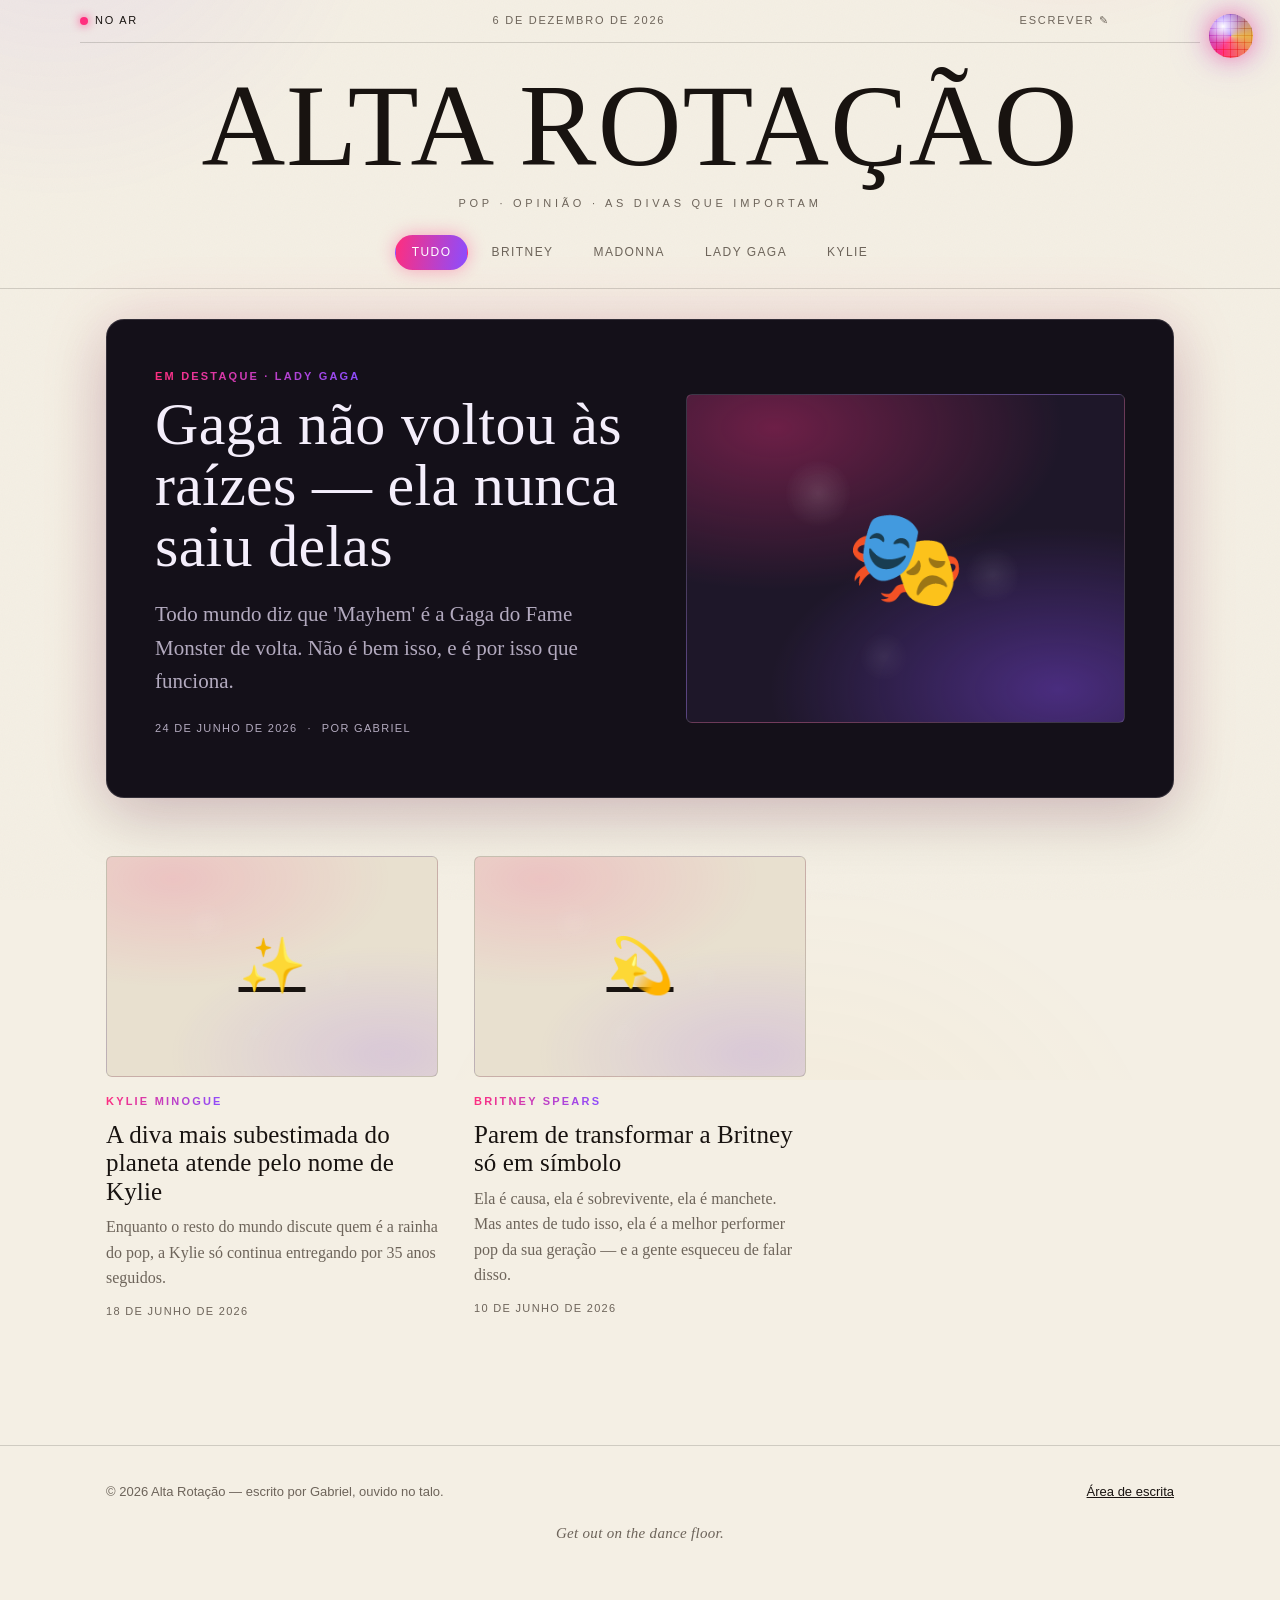
==== index.html @ e3935f21 "Alta Rotação — blog de opinião sobre pop Site estático: capa editorial, painel de escrita (admin.htm" ====
<!doctype html>
<html lang="pt-BR">
<head>
  <meta charset="utf-8">
  <meta name="viewport" content="width=device-width, initial-scale=1">
  <title>Alta Rotação — pop, opinião e as divas que importam</title>
  <meta name="description" content="Opinião sobre música pop: Britney, Madonna, Lady Gaga, Kylie e todo mundo que faz o refrão grudar.">
  <link rel="stylesheet" href="styles.css">
</head>
<body>

  <div class="discoball-wrap" title="psiu…"><div class="discoball"></div><small>clique 3x</small></div>

  <header class="masthead">
    <div class="wrap masthead-top">
      <span class="no-ar"><span class="bolinha"></span> No ar</span>
      <span id="dataHoje"></span>
      <a href="admin.html">Escrever ✎</a>
    </div>
    <div class="wrap">
      <a href="index.html" class="logo">
        <h1>Alta Rotação</h1>
        <div class="tagline">Pop · Opinião · As divas que importam</div>
      </a>
      <nav class="divas-nav" id="menuDivas">
        <a href="index.html" class="ativo">Tudo</a>
        <a href="?diva=Britney%20Spears">Britney</a>
        <a href="?diva=Madonna">Madonna</a>
        <a href="?diva=Lady%20Gaga">Lady Gaga</a>
        <a href="?diva=Kylie%20Minogue">Kylie</a>
      </nav>
    </div>
  </header>

  <main class="wrap" id="conteudo"><!-- preenchido pelo JS --></main>

  <footer class="rodape">
    <div class="wrap">
      <span>© <span id="ano"></span> Alta Rotação — escrito por Gabriel, ouvido no talo.</span>
      <span><a href="admin.html">Área de escrita</a></span>
      <span class="assinatura-pista">Get out on the dance floor.</span>
    </div>
  </footer>

  <script src="posts.js"></script>
  <script src="app.js"></script>
  <script src="fx.js"></script>
  <script>
    document.getElementById("ano").textContent = new Date().getFullYear();
    document.getElementById("dataHoje").textContent = dataBonita(
      new Date().toISOString().slice(0, 10)
    );

    // filtro opcional por diva (?diva=...)
    const filtroDiva = new URLSearchParams(location.search).get("diva");

    // marca o item de menu ativo
    document.querySelectorAll("#menuDivas a").forEach(a => {
      const href = a.getAttribute("href");
      const ativo = filtroDiva
        ? href.includes(encodeURIComponent(filtroDiva))
        : href === "index.html";
      a.classList.toggle("ativo", ativo);
    });

    let posts = porData(carregarPosts());
    if (filtroDiva) posts = posts.filter(p => p.diva === filtroDiva);

    const alvo = document.getElementById("conteudo");

    if (!posts.length) {
      alvo.innerHTML = `<div class="vazio">
        <p>Nenhum post ainda${filtroDiva ? " sobre " + escapar(filtroDiva) : ""}.</p>
        <p><a href="admin.html">Escreva o primeiro →</a></p>
      </div>`;
    } else {
      const [destaque, ...resto] = posts;

      const cartao = (p) => `
        <article class="card">
          <a href="post.html?p=${encodeURIComponent(p.id)}">
            <div class="capa">${p.capa || "♪"}</div>
          </a>
          <p class="chamada">${escapar(p.diva || "Pop")}</p>
          <h3><a href="post.html?p=${encodeURIComponent(p.id)}">${escapar(p.titulo)}</a></h3>
          <p class="dek">${escapar(p.dek || "")}</p>
          <p class="meta"><span>${dataBonita(p.data)}</span></p>
        </article>`;

      alvo.innerHTML = `
        <section class="lead">
          <div>
            <p class="chamada">Em destaque · ${escapar(destaque.diva || "Pop")}</p>
            <h2><a href="post.html?p=${encodeURIComponent(destaque.id)}">${escapar(destaque.titulo)}</a></h2>
            <p class="dek">${escapar(destaque.dek || "")}</p>
            <p class="meta" style="margin-top:16px"><span>${dataBonita(destaque.data)}</span> · <span>por ${escapar(destaque.autor || "Gabriel")}</span></p>
          </div>
          <a href="post.html?p=${encodeURIComponent(destaque.id)}" class="capa" style="text-decoration:none">${destaque.capa || "♪"}</a>
        </section>
        ${resto.length ? `<section class="grade">${resto.map(cartao).join("")}</section>` : ""}
      `;
    }
  </script>
</body>
</html>
---- styles.css ----
/* ==========================================================================
   ALTA ROTAÇÃO — folha de estilo
   Estética: a pista depois da meia-noite. Convergência de The Fame Monster,
   Confessions (on a Dance Floor + Tour), Blackout, Mayhem, Ray of Light e
   Aphrodite — preto de clube, neon magenta→violeta, dourado de deusa e o
   globo espelhado girando. Editorial de moda, não template.

   Pra mudar as cores, mexa só nas variáveis aqui de cima.
   ========================================================================== */

:root {
  /* TEMA CLARO (padrão) — papel editorial com o rosa como acento.
     O "Modo Pista" (easter egg) troca estas variáveis e escurece tudo. */
  --void:    #f4efe4;   /* papel quente */
  --void-2:  #ece5d6;   /* painéis */
  --void-3:  #e8e0cf;   /* cartões / base das capas */
  --ink:     #181310;   /* quase-preto quente (texto) */
  --ink-soft:#6d645a;   /* cinza quente */
  --line:    rgba(24,19,16,.16);

  --spot-op:  .5;       /* intensidade dos focos de luz ao fundo */
  --grain-op: .03;      /* grão fotográfico */
  --capa-1: rgba(255,46,126,.16);  /* blush rosa das capas */
  --capa-2: rgba(139,77,255,.16);  /* blush violeta das capas */
  --capa-glow: .45;     /* brilho de globo nas capas */
  --link: var(--magenta);          /* cor dos links no corpo */

  --magenta: #ff2e7e;   /* Confessions on a Dance Floor */
  --violet:  #8b4dff;   /* Confessions Tour / Mayhem */
  --gold:    #e7b24a;   /* Aphrodite / Ray of Light */
  --ray:     #ff7a3d;   /* laranja borrado do Ray of Light */

  --neon: linear-gradient(100deg, var(--magenta), var(--violet));
  --neon-3: linear-gradient(100deg, var(--gold), var(--magenta), var(--violet));

  --display: "Didot", "Bodoni 72", "Playfair Display", Georgia, serif;
  --serif:   Georgia, "Times New Roman", serif;
  --sans:    "Helvetica Neue", Arial, system-ui, sans-serif;

  --max: 1120px;
}

* { box-sizing: border-box; }
html { scroll-behavior: smooth; }

body {
  margin: 0;
  color: var(--ink);
  background: var(--void);
  font-family: var(--serif);
  line-height: 1.6;
  -webkit-font-smoothing: antialiased;
  overflow-x: hidden;
}

/* Luzes da pista: focos fixos de cor atrás de tudo (o "spot" do globo).
   No modo pista (easter egg) elas ganham vida. */
body::before {
  content: "";
  position: fixed;
  inset: -20vh -10vw;
  z-index: -2;
  background:
    radial-gradient(38vw 38vw at 78% -6%, rgba(255,46,126,.20), transparent 60%),
    radial-gradient(42vw 42vw at 12% 4%,  rgba(139,77,255,.18), transparent 62%),
    radial-gradient(50vw 40vw at 60% 108%, rgba(231,178,74,.10), transparent 60%);
  opacity: var(--spot-op);
  transition: opacity .6s ease;
}
/* Grão fotográfico sutil — dá textura de impressão editorial */
body::after {
  content: "";
  position: fixed;
  inset: 0;
  z-index: -1;
  pointer-events: none;
  opacity: var(--grain-op);
  background-image: url("data:image/svg+xml,%3Csvg xmlns='http://www.w3.org/2000/svg' width='120' height='120'%3E%3Cfilter id='n'%3E%3CfeTurbulence type='fractalNoise' baseFrequency='0.85' numOctaves='2'/%3E%3C/filter%3E%3Crect width='100%25' height='100%25' filter='url(%23n)'/%3E%3C/svg%3E");
}

a { color: inherit; }
img { max-width: 100%; display: block; }
.wrap { max-width: var(--max); margin: 0 auto; padding: 0 26px; }

/* ---------- Globo espelhado (canto, decorativo + easter egg) ------------ */

.discoball-wrap {
  position: fixed;
  top: 14px; right: 20px;
  z-index: 40;
  text-align: center;
  cursor: pointer;
  user-select: none;
}
.discoball {
  width: 44px; height: 44px; margin: 0 auto;
  border-radius: 50%;
  position: relative;
  background:
    radial-gradient(circle at 32% 28%, #fff, rgba(255,255,255,.1) 42%, transparent 60%),
    conic-gradient(from 210deg, var(--magenta), var(--violet), var(--gold), var(--magenta));
  box-shadow: 0 0 22px rgba(255,46,126,.5), 0 0 40px rgba(139,77,255,.35);
  animation: girar 14s linear infinite;
}
.discoball::after {                 /* facetas de espelho */
  content: "";
  position: absolute; inset: 0; border-radius: 50%;
  background-image:
    linear-gradient(rgba(0,0,0,.35) 1px, transparent 1px),
    linear-gradient(90deg, rgba(0,0,0,.35) 1px, transparent 1px);
  background-size: 7px 7px;
  mix-blend-mode: overlay;
}
.discoball-wrap small {
  display: block; margin-top: 5px;
  font-family: var(--sans); font-size: 8px; letter-spacing: .22em;
  text-transform: uppercase; color: var(--ink-soft);
  opacity: 0; transition: opacity .3s;
}
.discoball-wrap:hover small { opacity: 1; }
@keyframes girar { to { transform: rotate(360deg); } }

@media (max-width: 620px) { .discoball-wrap { top: 10px; right: 12px; } .discoball { width: 34px; height: 34px; } }

/* ---------- Cabeçalho / masthead ---------------------------------------- */

.masthead { border-bottom: 1px solid var(--line); }
.masthead-top {
  display: flex; align-items: center; justify-content: space-between;
  gap: 16px; padding: 12px 0; padding-right: 90px;
  font-family: var(--sans); font-size: 11px; letter-spacing: .16em;
  text-transform: uppercase; color: var(--ink-soft);
  border-bottom: 1px solid var(--line);
}
.masthead-top a { text-decoration: none; }
.masthead-top a:hover { color: var(--magenta); }

/* indicador "NO AR" piscando — piscadela pro nome (rádio) */
.no-ar { display: inline-flex; align-items: center; gap: 7px; color: var(--ink); }
.no-ar .bolinha {
  width: 8px; height: 8px; border-radius: 50%; background: var(--magenta);
  box-shadow: 0 0 10px var(--magenta); animation: pulsar 1.6s ease-in-out infinite;
}
@keyframes pulsar { 0%,100% { opacity: 1; } 50% { opacity: .25; } }

.logo { text-align: center; padding: 30px 0 14px; text-decoration: none; display: block; }
.logo h1 {
  margin: 0;
  font-family: var(--display);
  font-size: clamp(44px, 11vw, 116px);
  font-weight: 500;
  letter-spacing: .01em;
  line-height: .92;
  text-transform: uppercase;
  color: var(--ink);
  -webkit-text-fill-color: var(--ink);
}
.logo:hover h1 {
  background: var(--neon-3);
  -webkit-background-clip: text; background-clip: text;
  -webkit-text-fill-color: transparent;
}
.logo .tagline {
  font-family: var(--sans); font-size: 11px; letter-spacing: .34em;
  text-transform: uppercase; color: var(--ink-soft);
  margin-top: 16px; min-height: 14px;
  transition: opacity .4s;
}

/* menu de divas */
.divas-nav {
  display: flex; gap: 6px; justify-content: center; flex-wrap: wrap;
  padding: 8px 0 18px;
  font-family: var(--sans); font-size: 12px; letter-spacing: .12em; text-transform: uppercase;
}
.divas-nav a {
  text-decoration: none; padding: 7px 16px; border-radius: 999px;
  color: var(--ink-soft); border: 1px solid transparent; transition: all .18s;
}
.divas-nav a:hover { color: var(--ink); border-color: var(--line); }
.divas-nav a.ativo {
  color: #fff; border-color: transparent;
  background: var(--neon); box-shadow: 0 0 18px rgba(255,46,126,.4);
}

/* ---------- Rótulos editoriais ------------------------------------------ */

.chamada {
  font-family: var(--sans); font-size: 11px; letter-spacing: .2em;
  text-transform: uppercase; font-weight: 700; margin: 0 0 8px;
  background: var(--neon); -webkit-background-clip: text; background-clip: text;
  -webkit-text-fill-color: transparent; width: fit-content;
}
.meta {
  font-family: var(--sans); font-size: 11px; letter-spacing: .12em;
  text-transform: uppercase; color: var(--ink-soft);
  display: flex; gap: 10px; align-items: center; flex-wrap: wrap;
}

/* ---------- Capas (globo/gradiente no lugar de imagem) ------------------ */

.capa {
  position: relative; overflow: hidden;
  display: flex; align-items: center; justify-content: center;
  border-radius: 6px; border: 1px solid var(--line);
  background:
    radial-gradient(120% 90% at 20% 10%, var(--capa-1), transparent 55%),
    radial-gradient(120% 90% at 85% 90%, var(--capa-2), transparent 55%),
    var(--void-3);
  font-size: 64px; text-decoration: none;
  transition: transform .4s ease;
}
.capa::before {                    /* brilho de globo espelhado */
  content: ""; position: absolute; inset: 0;
  background-image:
    radial-gradient(circle at 30% 30%, rgba(255,255,255,.16), transparent 9%),
    radial-gradient(circle at 70% 55%, rgba(255,255,255,.10), transparent 8%),
    radial-gradient(circle at 45% 80%, rgba(255,255,255,.08), transparent 7%);
  opacity: var(--capa-glow);
}
.capa::after {                     /* espelho rachado (Mayhem) — só no hover */
  content: ""; position: absolute; inset: 0; opacity: 0; transition: opacity .4s;
  background:
    linear-gradient(35deg, transparent 48%, rgba(255,255,255,.5) 49%, transparent 50%),
    linear-gradient(-20deg, transparent 62%, rgba(255,255,255,.35) 63%, transparent 64%),
    linear-gradient(75deg, transparent 30%, rgba(255,255,255,.3) 31%, transparent 32%);
}
.capa:hover::after { opacity: 1; }
.card a:hover .capa, .lead .capa:hover { transform: scale(1.015); }

/* ---------- Home: destaque + grade ------------------------------------- */

/* Matéria de destaque = bloco escuro de clube flutuando no papel.
   É sempre escuro, de propósito — é o aceno à pista sem afogar a leitura. */
.lead {
  display: grid; grid-template-columns: 1.05fr .95fr; gap: 46px;
  align-items: center; margin: 30px 0 8px; padding: clamp(28px, 4vw, 48px);
  background: #141019; border: 1px solid rgba(244,238,251,.14);
  border-radius: 18px; box-shadow: 0 20px 60px rgba(11,9,16,.16), 0 0 70px rgba(255,46,126,.12);
}
.lead .capa {
  aspect-ratio: 4/3; font-size: 96px;
  --capa-1: rgba(255,46,126,.35); --capa-2: rgba(139,77,255,.40); --capa-glow: .8;
  background:
    radial-gradient(120% 90% at 20% 10%, var(--capa-1), transparent 55%),
    radial-gradient(120% 90% at 85% 90%, var(--capa-2), transparent 55%),
    #1e1729;
  border-color: rgba(244,238,251,.14);
}
.lead h2 {
  font-family: var(--display); font-weight: 500;
  font-size: clamp(32px, 5.4vw, 60px); line-height: 1.02;
  margin: 8px 0 16px; letter-spacing: .005em;
}
.lead h2 a { text-decoration: none; color: #f4eefb; }
.lead h2 a:hover { color: var(--magenta); }
.lead .dek { font-size: 21px; color: #b3aabf; font-family: var(--serif); }
.lead .meta { color: #b3aabf; }

.grade { display: grid; grid-template-columns: repeat(3, 1fr); gap: 46px 36px; padding: 50px 0 70px; }
.card .capa { aspect-ratio: 3/2; font-size: 54px; margin-bottom: 16px; }
.card h3 {
  font-family: var(--display); font-weight: 500;
  font-size: 25px; line-height: 1.14; margin: 10px 0 8px; letter-spacing: .005em;
}
.card h3 a { text-decoration: none; }
.card h3 a:hover { color: var(--magenta); }
.card .dek { color: var(--ink-soft); font-size: 16px; margin: 0 0 12px; }

/* ---------- Página do post --------------------------------------------- */

.artigo { max-width: 730px; margin: 0 auto; padding: 46px 0 70px; }
.artigo .voltar {
  font-family: var(--sans); font-size: 12px; letter-spacing: .12em;
  text-transform: uppercase; text-decoration: none; color: var(--ink-soft);
}
.artigo .voltar:hover { color: var(--magenta); }
.artigo h1 {
  font-family: var(--display); font-weight: 500;
  font-size: clamp(34px, 6.4vw, 62px); line-height: 1.03;
  letter-spacing: .005em; margin: 20px 0 18px;
}
.artigo .dek {
  font-size: 23px; color: var(--ink-soft); font-family: var(--serif);
  border-left: 2px solid var(--magenta); padding-left: 18px; margin: 0 0 26px;
}
.artigo .assinatura {
  font-family: var(--sans); font-size: 13px; letter-spacing: .04em; color: var(--ink-soft);
  border-top: 1px solid var(--line); border-bottom: 1px solid var(--line);
  padding: 13px 0; margin: 0 0 40px; display: flex; gap: 16px; flex-wrap: wrap;
}
.corpo { font-size: 20px; }
.corpo p { margin: 0 0 26px; }
.corpo h2 { font-family: var(--display); font-weight: 500; font-size: 32px; margin: 44px 0 14px; }
.corpo h3 { font-family: var(--display); font-weight: 500; font-size: 25px; margin: 34px 0 10px; }
.corpo blockquote {
  margin: 36px 0; padding: 8px 0 8px 24px; border-left: 3px solid;
  border-image: var(--neon) 1;
  font-family: var(--display); font-size: 29px; line-height: 1.28; font-style: italic;
  color: var(--ink);
}
.corpo a { color: var(--link); text-underline-offset: 3px; }

/* ---------- Rodapé ------------------------------------------------------ */

.rodape {
  border-top: 1px solid var(--line); margin-top: 44px; padding: 36px 0 70px;
  font-family: var(--sans); font-size: 13px; color: var(--ink-soft);
}
.rodape .wrap { display: flex; justify-content: space-between; flex-wrap: wrap; gap: 18px; }
.rodape a { color: var(--ink); }
.rodape .assinatura-pista {
  width: 100%; text-align: center; font-family: var(--display); font-style: italic;
  font-size: 15px; color: var(--ink-soft); letter-spacing: .02em;
}

.vazio { text-align: center; padding: 90px 20px; color: var(--ink-soft); font-family: var(--sans); }
.vazio a { color: var(--magenta); }

/* ---------- Modo Pista (easter egg) ------------------------------------- */

/* MODO PISTA (easter egg): apaga as luzes e o site inteiro vira clube. */
body.modo-pista {
  --void: #0b0910; --void-2: #16111f; --void-3: #1e1729;
  --ink: #f4eefb; --ink-soft: #a99fb8; --line: rgba(244,238,251,.14);
  --spot-op: 1; --grain-op: .05;
  --capa-1: rgba(255,46,126,.35); --capa-2: rgba(139,77,255,.40); --capa-glow: .8;
  --link: var(--gold);
}
body.modo-pista::before { opacity: 1; animation: respirarLuz 5s ease-in-out infinite; }
body.modo-pista .discoball { animation-duration: 2.2s; }
body.modo-pista .logo h1 {
  background: var(--neon-3); background-size: 300% 100%;
  -webkit-background-clip: text; background-clip: text; -webkit-text-fill-color: transparent;
  animation: deslizarNeon 4s linear infinite;
}
@keyframes respirarLuz { 0%,100% { filter: saturate(1) brightness(1); } 50% { filter: saturate(1.5) brightness(1.25); } }
@keyframes deslizarNeon { to { background-position: 300% 0; } }

/* coraçãozinho "Padam" que sobe na tela (easter egg) */
.padam {
  position: fixed; bottom: 40px; font-size: 26px; z-index: 60; pointer-events: none;
  animation: subir 2.6s ease-out forwards;
}
@keyframes subir {
  0%   { transform: translateY(0) scale(.6); opacity: 0; }
  15%  { opacity: 1; }
  100% { transform: translateY(-70vh) scale(1.2); opacity: 0; }
}

/* ---------- Responsivo -------------------------------------------------- */

@media (max-width: 860px) {
  .lead { grid-template-columns: 1fr; gap: 26px; padding: 36px 0; }
  .lead .capa { order: -1; }
  .grade { grid-template-columns: 1fr 1fr; gap: 36px 26px; }
}
@media (max-width: 560px) {
  .grade { grid-template-columns: 1fr; }
  .corpo { font-size: 18px; }
  .masthead-top { font-size: 10px; letter-spacing: .1em; padding-right: 48px; }
}

/* ==========================================================================
   PAINEL DE ADMIN (admin.html) — mesma pista, modo bastidor
   ========================================================================== */

.admin { font-family: var(--sans); }

/* Barra de topo = bastidor escuro, pra separar do espaço de escrita claro. */
.admin-bar { background: #141019; padding: 15px 0; position: sticky; top: 0; z-index: 30; }
.admin-bar .wrap { display: flex; align-items: center; justify-content: space-between; gap: 12px; flex-wrap: wrap; }
.admin-bar strong { letter-spacing: .12em; text-transform: uppercase; font-size: 14px; color: #f4eefb; }
.admin-bar .acoes { display: flex; gap: 8px; flex-wrap: wrap; }
.admin-bar .btn.fantasma { color: #f4eefb; border-color: rgba(244,238,251,.28); }
.admin-bar .btn.fantasma:hover { background: rgba(244,238,251,.12); border-color: rgba(244,238,251,.55); }

.btn {
  font-family: var(--sans); font-size: 13px; font-weight: 600; letter-spacing: .03em;
  padding: 9px 16px; border-radius: 8px; border: 1px solid rgba(24,19,16,.18);
  background: #fff; color: var(--ink); cursor: pointer; text-decoration: none; display: inline-block;
}
.btn:hover { border-color: var(--ink); }
.btn.primario { background: var(--neon); border-color: transparent; color: #fff; box-shadow: 0 0 16px rgba(255,46,126,.35); }
.btn.primario:hover { filter: brightness(1.06); }
.btn.fantasma { background: transparent; }
.btn.perigo { border-color: rgba(255,90,120,.5); color: #ff8098; background: transparent; }
.btn.perigo:hover { background: rgba(255,46,126,.12); }

.admin-grid { display: grid; grid-template-columns: 1fr 1fr; gap: 30px; padding: 30px 0 80px; align-items: start; }
.editor label {
  display: block; font-size: 12px; font-weight: 700; letter-spacing: .1em;
  text-transform: uppercase; color: var(--ink-soft); margin: 18px 0 6px;
}
.editor input, .editor select, .editor textarea {
  width: 100%; font-family: var(--sans); font-size: 15px; padding: 12px 13px;
  border: 1px solid rgba(24,19,16,.2); border-radius: 8px; background: #fff; color: var(--ink);
}
.editor input::placeholder, .editor textarea::placeholder { color: #a89f93; }
.editor input:focus, .editor select:focus, .editor textarea:focus {
  outline: none; border-color: var(--magenta); box-shadow: 0 0 0 3px rgba(255,46,126,.15);
}
.editor textarea { font-family: "SF Mono", Menlo, monospace; font-size: 14px; line-height: 1.6; min-height: 320px; resize: vertical; }
.editor .dica { font-size: 12px; color: var(--ink-soft); margin-top: 6px; line-height: 1.6; }
.editor code, .dica code { background: #fff; border: 1px solid rgba(24,19,16,.14); padding: 1px 6px; border-radius: 4px; color: var(--magenta); font-size: 12px; }

.preview {
  position: sticky; top: 84px; border: 1px solid rgba(24,19,16,.14); border-radius: 12px;
  background: #fbf8f1; padding: 28px; max-height: 80vh; overflow: auto;
  box-shadow: 0 12px 34px rgba(24,19,16,.06);
}
.preview .rotulo { font-size: 11px; letter-spacing: .16em; text-transform: uppercase; color: var(--ink-soft); margin-bottom: 14px; }

.lista-posts { padding: 10px 0 90px; }
.lista-posts h2 { font-family: var(--display); font-weight: 500; font-size: 30px; border-bottom: 1px solid var(--line); padding-bottom: 10px; }
.item { display: flex; align-items: center; justify-content: space-between; gap: 14px; padding: 15px 0; border-bottom: 1px solid var(--line); }
.item .info h4 { margin: 0 0 4px; font-family: var(--display); font-weight: 500; font-size: 20px; }
.item .info small { color: var(--ink-soft); }
.item .item-acoes { display: flex; gap: 8px; flex-shrink: 0; }

.aviso {
  background: #fbf8f1; border: 1px solid rgba(24,19,16,.12); border-left: 3px solid var(--magenta);
  border-radius: 8px; padding: 15px 18px; font-size: 14px; line-height: 1.7; margin: 22px 0; color: var(--ink-soft);
}
.aviso strong, .aviso em { color: var(--ink); }
.aviso code { background: #fff; border: 1px solid rgba(24,19,16,.14); padding: 1px 6px; border-radius: 4px; color: var(--magenta); }

@media (max-width: 860px) {
  .admin-grid { grid-template-columns: 1fr; }
  .preview { position: static; max-height: none; }
}
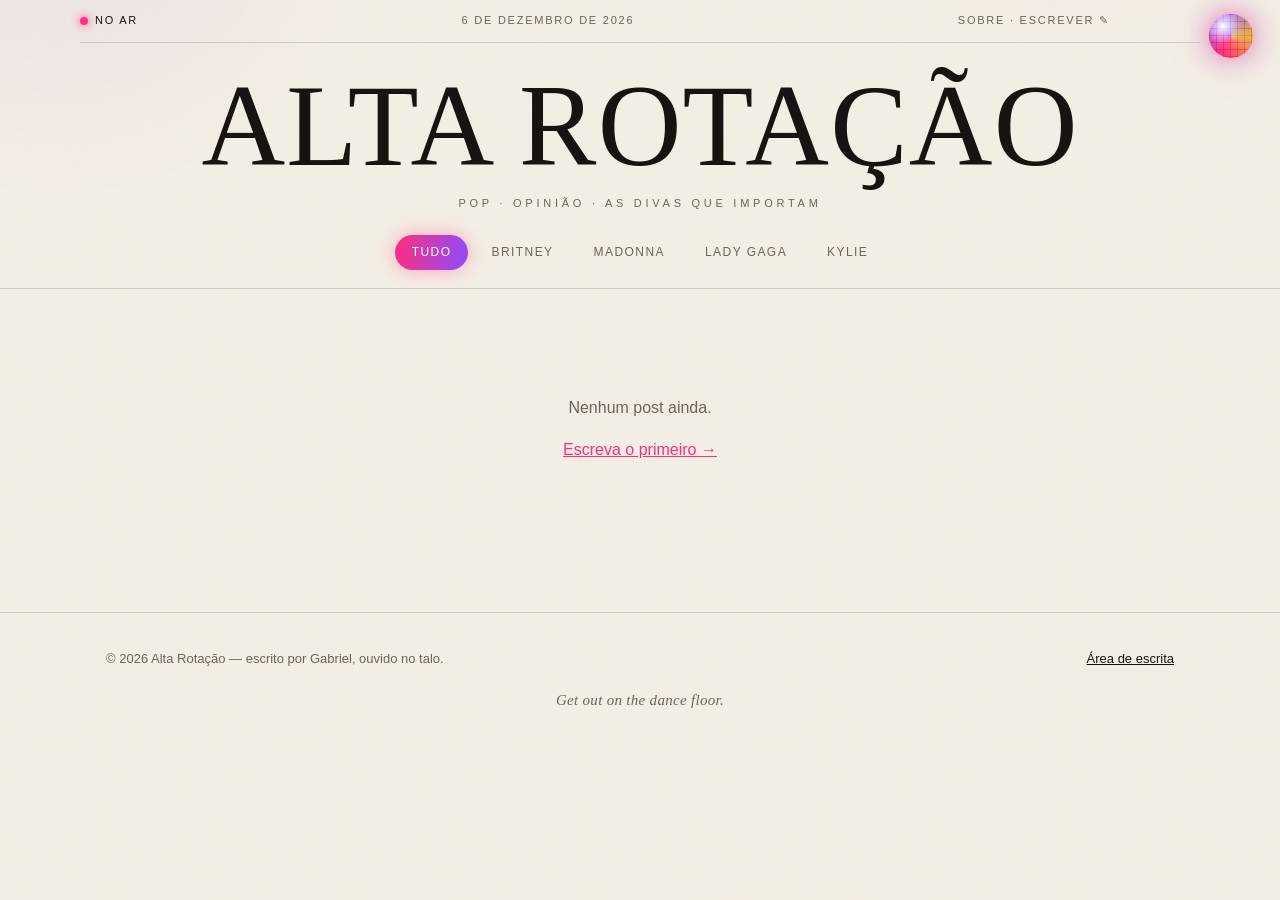
==== commit 4b482a44: "Adiciona página Sobre e limpa posts de exemplo - Nova página Sobre (bio/diário público), texto editá" ====
--- a/index.html
+++ b/index.html
@@ -15,7 +15,7 @@
     <div class="wrap masthead-top">
       <span class="no-ar"><span class="bolinha"></span> No ar</span>
       <span id="dataHoje"></span>
-      <a href="admin.html">Escrever ✎</a>
+      <span class="mast-links"><a href="sobre.html">Sobre</a> · <a href="admin.html">Escrever ✎</a></span>
     </div>
     <div class="wrap">
       <a href="index.html" class="logo">
--- a/styles.css
+++ b/styles.css
@@ -301,6 +301,22 @@
 }
 .corpo a { color: var(--link); text-underline-offset: 3px; }
 
+/* ---------- Página Sobre ------------------------------------------------ */
+.sobre-topo { display: flex; gap: 26px; align-items: center; margin: 26px 0 30px; }
+.sobre-foto {
+  width: 118px; height: 118px; flex: 0 0 auto; border-radius: 50%;
+  font-size: 54px; --capa-glow: .8;
+  box-shadow: 0 0 30px rgba(255,46,126,.22);
+}
+.sobre-foto::after { display: none; }   /* sem o "espelho rachado" no retrato */
+@media (max-width: 560px) {
+  .sobre-topo { flex-direction: column; align-items: flex-start; gap: 18px; }
+}
+
+/* link "Sobre / Escrever" no topo */
+.mast-links a { text-decoration: none; }
+.mast-links a:hover { color: var(--magenta); }
+
 /* ---------- Rodapé ------------------------------------------------------ */
 
 .rodape {
